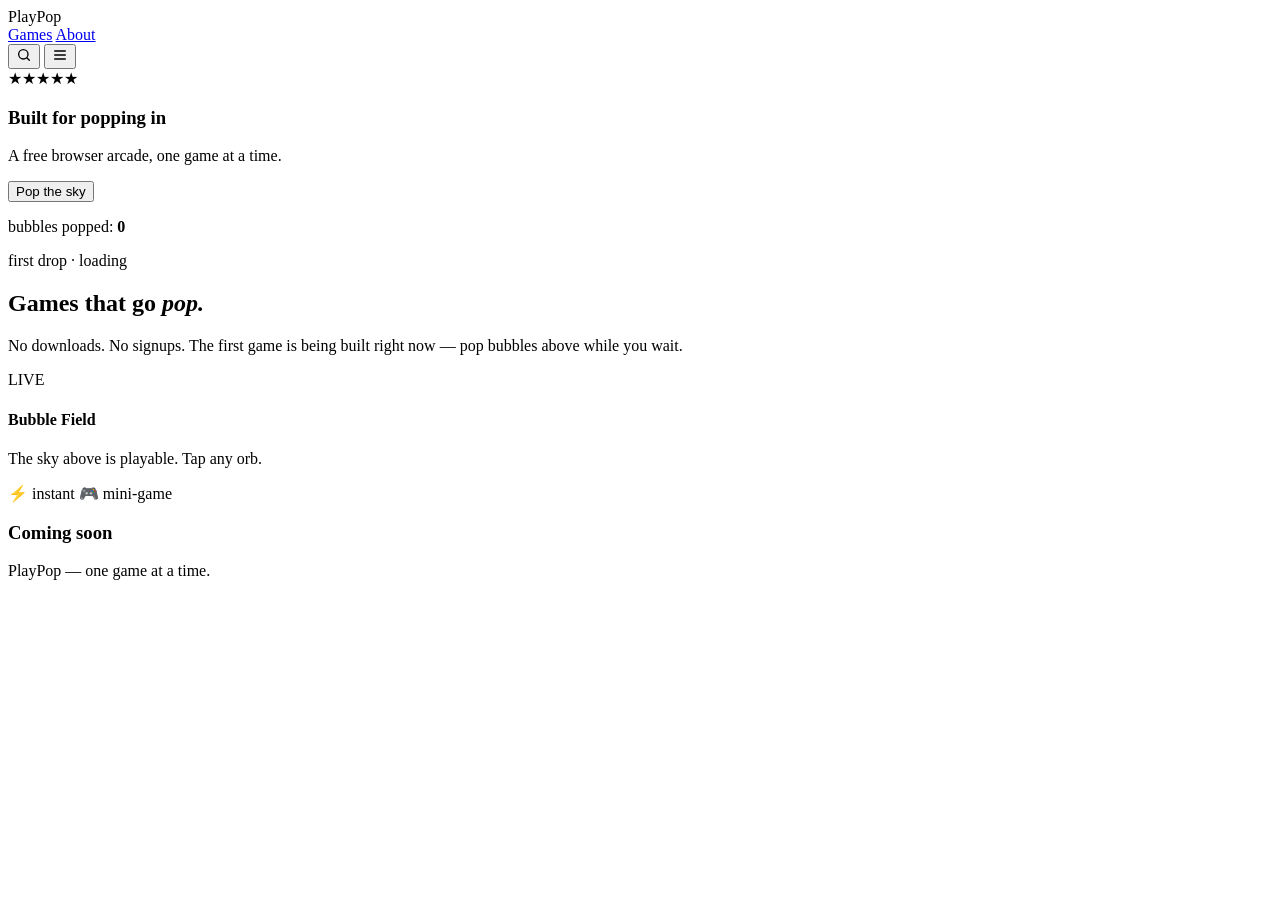
==== index.html @ 2dda3eb2 "Add files via upload" ====
<!DOCTYPE html>
<html lang="en">
<head>
<meta charset="UTF-8" />
<meta name="viewport" content="width=device-width, initial-scale=1.0" />
<title>PlayPop — Games that go pop</title>
<link rel="preconnect" href="https://fonts.googleapis.com">
<link href="https://fonts.googleapis.com/css2?family=Fredoka:wght@500;600&family=Nunito:wght@400;600;700;800&family=Space+Mono:wght@400;700&display=swap" rel="stylesheet">
<link rel="stylesheet" href="css/style.css" />
</head>
<body>

  <section class="sky">
    <div class="bubble-field" id="bubbleField"></div>

    <div class="panel">

      <nav class="panel-nav">
        <div class="panel-brand"><span class="brand-bubble"></span> Play<span class="pop">Pop</span></div>
        <div class="panel-links">
          <a href="#lineup">Games</a>
          <a href="#about">About</a>
        </div>
        <div class="panel-actions">
          <button class="icon-btn" aria-label="Search">
            <svg width="16" height="16" viewBox="0 0 24 24" fill="none"><circle cx="11" cy="11" r="7" stroke="currentColor" stroke-width="2"/><path d="M20 20L16.5 16.5" stroke="currentColor" stroke-width="2" stroke-linecap="round"/></svg>
          </button>
          <button class="icon-btn menu-btn" aria-label="Menu">
            <svg width="16" height="16" viewBox="0 0 24 24" fill="none"><path d="M4 6H20M4 12H20M4 18H20" stroke="currentColor" stroke-width="2" stroke-linecap="round"/></svg>
          </button>
        </div>
      </nav>

      <div class="panel-grid">

        <div class="stat-card">
          <div class="stat-stars">&#9733;&#9733;&#9733;&#9733;&#9733;</div>
          <h3>Built for popping in</h3>
          <p>A free browser arcade, one game at a time.</p>
          <button class="btn-panel btn-panel-primary" id="popAllBtn">Pop the sky</button>
          <p class="stat-count">bubbles popped: <b id="popCount">0</b></p>
        </div>

        <div class="showcase-tile">
          <div class="showcase-glow"></div>
          <span class="showcase-tag">first drop &middot; loading</span>
          <h2>Games that go <em>pop.</em></h2>
          <p>No downloads. No signups. The first game is being built right now &mdash; pop bubbles above while you wait.</p>
        </div>

        <div class="side-card">
          <span class="side-badge">LIVE</span>
          <h4>Bubble Field</h4>
          <p>The sky above is playable. Tap any orb.</p>
          <div class="side-meta">
            <span>&#9889; instant</span>
            <span>&#127918; mini-game</span>
          </div>
        </div>

      </div>

      <div class="lineup-row" id="lineup">
        <div class="lineup-head">
          <h3>Coming soon</h3>
          <span id="lineupCount"></span>
        </div>
        <div class="lineup-scroll" id="lineupScroll"></div>
      </div>

    </div>
  </section>

  <footer id="about">PlayPop &mdash; one game at a time.</footer>

  <script src="js/games-data.js"></script>
  <script>
    const scroll = document.getElementById('lineupScroll');
    document.getElementById('lineupCount').textContent = GAMES.length + ' queued';

    GAMES.forEach(game => {
      const meta = CATEGORY_META[game.category];
      const isLive = game.status === 'live';
      const card = document.createElement(isLive ? 'a' : 'div');
      card.className = 'lineup-card' + (isLive ? ' is-live' : '');
      card.style.setProperty('--tc', meta.color);
      if (isLive) card.href = `games/${game.slug}/index.html`;
      card.innerHTML = `
        <div class="lineup-thumb">
          <span class="lineup-glyph">${meta.glyph}</span>
          ${isLive ? '<span class="lineup-play">PLAY</span>' : ''}
        </div>
        <div class="lineup-info">
          <strong>${game.title}</strong>
          <span>${meta.label} &middot; ${isLive ? 'live' : 'soon'}</span>
        </div>
      `;
      scroll.appendChild(card);
    });
  </script>
  <script src="js/bubbles.js"></script>
  <script>
    document.getElementById('popAllBtn').addEventListener('click', () => {
      document.querySelectorAll('.bg-bubble').forEach(b => {
        const rect = b.getBoundingClientRect();
        b.dispatchEvent(new MouseEvent('click', {
          clientX: rect.left + rect.width / 2,
          clientY: rect.top + rect.height / 2
        }));
      });
    });
  </script>
</body>
</html>
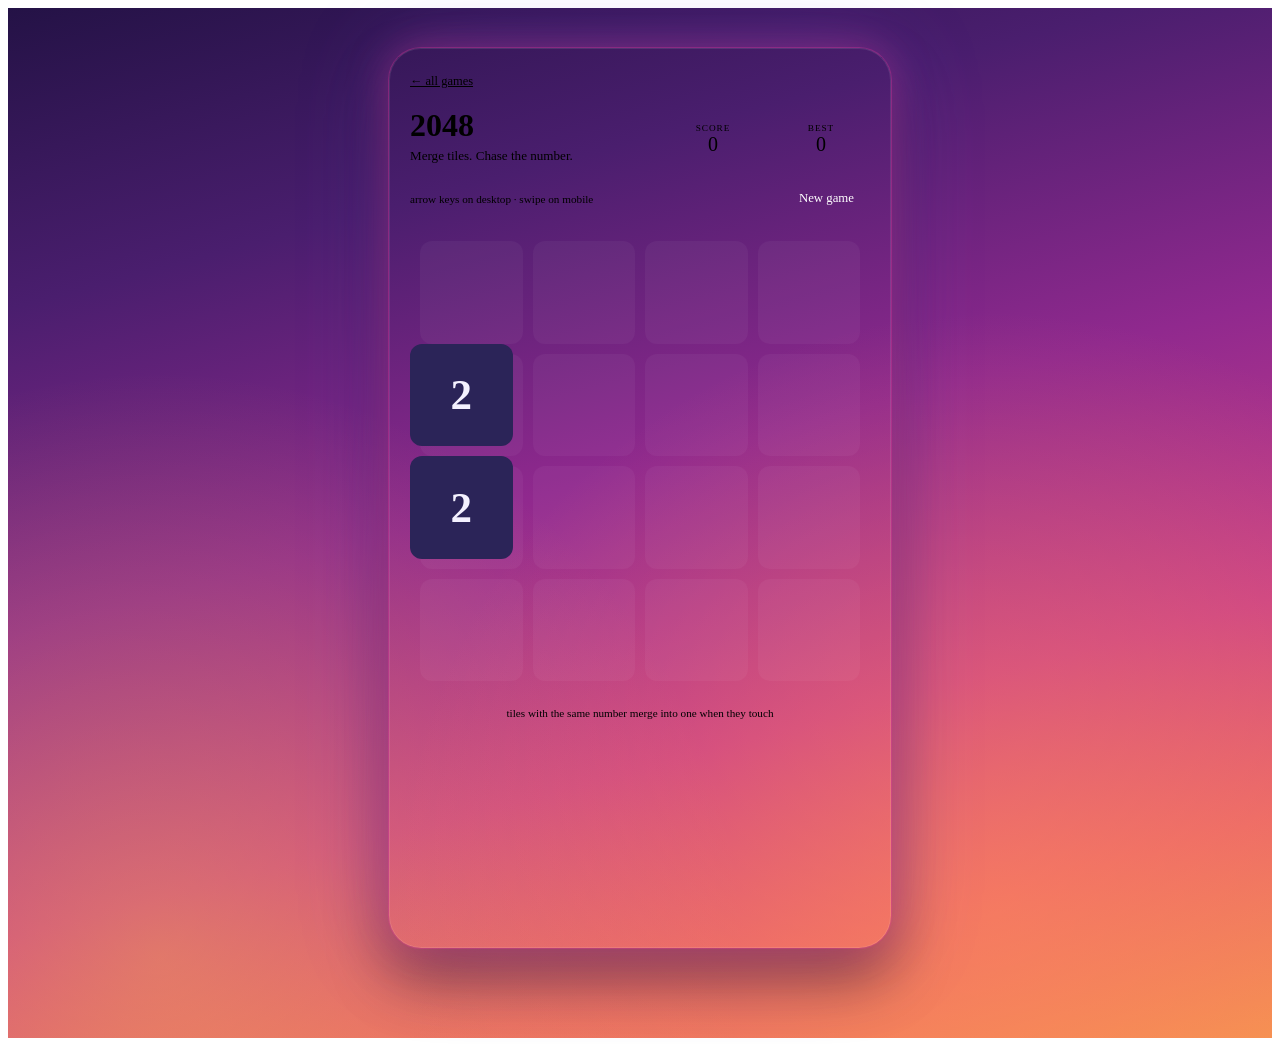
==== commit 6dd360b7: "Add files via upload" ====
--- a/index.html
+++ b/index.html
@@ -3,112 +3,242 @@
 <head>
 <meta charset="UTF-8" />
 <meta name="viewport" content="width=device-width, initial-scale=1.0" />
-<title>PlayPop — Games that go pop</title>
+<title>2048 — PlayPop</title>
 <link rel="preconnect" href="https://fonts.googleapis.com">
 <link href="https://fonts.googleapis.com/css2?family=Fredoka:wght@500;600&family=Nunito:wght@400;600;700;800&family=Space+Mono:wght@400;700&display=swap" rel="stylesheet">
-<link rel="stylesheet" href="css/style.css" />
+<link rel="stylesheet" href="../../css/style.css" />
+<style>
+  .game-sky{
+    min-height: 100vh;
+    padding: 40px 20px 90px;
+    display: flex;
+    justify-content: center;
+    background:
+      radial-gradient(circle at 78% 88%, rgba(255,138,91,0.55), transparent 45%),
+      radial-gradient(circle at 12% 92%, rgba(255,210,62,0.35), transparent 40%),
+      linear-gradient(165deg, #241246 0%, #4A1E6E 22%, #90298E 46%, #C93E8A 68%, #E8636B 84%, #F3934F 100%);
+  }
+
+  .game-panel{
+    width: 100%;
+    max-width: 460px;
+    background:
+      radial-gradient(circle at 15% 0%, rgba(123,94,255,0.20), transparent 55%),
+      radial-gradient(circle at 100% 100%, rgba(255,62,165,0.16), transparent 50%),
+      var(--panel-bg);
+    border-radius: 32px;
+    border: 1.5px solid rgba(255,255,255,0.10);
+    padding: 22px 20px 28px;
+    box-shadow:
+      0 0 0 1px rgba(255,62,165,0.25),
+      0 0 40px rgba(255,62,165,0.35),
+      0 0 90px rgba(123,94,255,0.25),
+      0 30px 60px rgba(0,0,0,0.45);
+  }
+
+  .back-link{
+    display: inline-flex;
+    align-items: center;
+    gap: 6px;
+    font-family: var(--font-mono);
+    font-size: 0.78rem;
+    color: var(--panel-text-soft);
+    margin-bottom: 18px;
+  }
+  .back-link:hover{ color: var(--pink); }
+
+  .game-head{
+    display: flex;
+    align-items: flex-end;
+    justify-content: space-between;
+    margin-bottom: 18px;
+  }
+  .game-head h1{
+    font-family: var(--font-display);
+    font-weight: 600;
+    font-size: 2rem;
+    margin: 0;
+    color: var(--panel-text);
+  }
+  .game-head p{
+    margin: 4px 0 0;
+    color: var(--panel-text-soft);
+    font-size: 0.82rem;
+  }
+
+  .score-panel{
+    display: flex;
+    gap: 10px;
+  }
+  .score-box{
+    background: var(--panel-bg-2);
+    border: 1px solid var(--panel-line);
+    border-radius: 12px;
+    padding: 8px 14px;
+    text-align: center;
+    min-width: 70px;
+  }
+  .score-box .label{
+    font-family: var(--font-mono);
+    font-size: 0.58rem;
+    letter-spacing: 0.1em;
+    text-transform: uppercase;
+    color: var(--panel-text-soft);
+  }
+  .score-box .value{
+    font-family: var(--font-display);
+    font-weight: 500;
+    font-size: 1.25rem;
+    color: var(--yellow);
+  }
+
+  .controls-row{
+    display: flex;
+    align-items: center;
+    justify-content: space-between;
+    margin-bottom: 16px;
+  }
+  .hint{
+    font-family: var(--font-mono);
+    font-size: 0.7rem;
+    color: var(--panel-text-soft);
+  }
+  .new-game-btn{
+    font-family: var(--font-display);
+    font-weight: 500;
+    font-size: 0.8rem;
+    background: linear-gradient(120deg, var(--pink), var(--purple));
+    color: white;
+    border: none;
+    border-radius: 999px;
+    padding: 9px 16px;
+    cursor: pointer;
+    transition: transform 0.15s ease;
+  }
+  .new-game-btn:hover{ transform: translateY(-2px); }
+  .new-game-btn:focus-visible{ outline: 2px solid var(--pink); outline-offset: 3px; }
+
+  .board-frame{
+    position: relative;
+    background: var(--panel-bg-2);
+    border: 1px solid var(--panel-line);
+    border-radius: 20px;
+    padding: 10px;
+    touch-action: none;
+    user-select: none;
+  }
+
+  .board{
+    display: grid;
+    grid-template-columns: repeat(4, 1fr);
+    grid-template-rows: repeat(4, 1fr);
+    gap: 10px;
+    aspect-ratio: 1 / 1;
+  }
+
+  .cell-bg{
+    background: rgba(255,255,255,0.04);
+    border-radius: 12px;
+  }
+
+  .tile{
+    position: absolute;
+    display: flex;
+    align-items: center;
+    justify-content: center;
+    border-radius: 12px;
+    font-family: var(--font-display);
+    font-weight: 600;
+    transition: top 0.12s ease, left 0.12s ease, transform 0.12s ease;
+  }
+
+  .tile[data-pop="1"]{ animation: pop 0.14s ease; }
+  @keyframes pop{
+    0%{ transform: scale(0.6); }
+    100%{ transform: scale(1); }
+  }
+
+  .overlay{
+    position: absolute;
+    inset: 10px;
+    border-radius: 16px;
+    background: rgba(16,12,30,0.9);
+    display: none;
+    flex-direction: column;
+    align-items: center;
+    justify-content: center;
+    gap: 14px;
+    text-align: center;
+    padding: 20px;
+  }
+  .overlay.show{ display: flex; }
+  .overlay h2{
+    font-family: var(--font-display);
+    font-weight: 600;
+    font-size: 1.5rem;
+    margin: 0;
+    background: linear-gradient(120deg, var(--pink), var(--yellow));
+    -webkit-background-clip: text;
+    background-clip: text;
+    color: transparent;
+  }
+  .overlay p{
+    color: var(--panel-text-soft);
+    font-size: 0.85rem;
+    margin: 0;
+  }
+
+  .swipe-hint{
+    margin-top: 16px;
+    text-align: center;
+    font-family: var(--font-mono);
+    font-size: 0.7rem;
+    color: var(--panel-text-soft);
+  }
+</style>
 </head>
 <body>
 
-  <section class="sky">
-    <div class="bubble-field" id="bubbleField"></div>
-
-    <div class="panel">
-
-      <nav class="panel-nav">
-        <div class="panel-brand"><span class="brand-bubble"></span> Play<span class="pop">Pop</span></div>
-        <div class="panel-links">
-          <a href="#lineup">Games</a>
-          <a href="#about">About</a>
+  <section class="game-sky">
+    <div class="game-panel">
+
+      <a class="back-link" href="../../index.html">&larr; all games</a>
+
+      <div class="game-head">
+        <div>
+          <h1>2048</h1>
+          <p>Merge tiles. Chase the number.</p>
         </div>
-        <div class="panel-actions">
-          <button class="icon-btn" aria-label="Search">
-            <svg width="16" height="16" viewBox="0 0 24 24" fill="none"><circle cx="11" cy="11" r="7" stroke="currentColor" stroke-width="2"/><path d="M20 20L16.5 16.5" stroke="currentColor" stroke-width="2" stroke-linecap="round"/></svg>
-          </button>
-          <button class="icon-btn menu-btn" aria-label="Menu">
-            <svg width="16" height="16" viewBox="0 0 24 24" fill="none"><path d="M4 6H20M4 12H20M4 18H20" stroke="currentColor" stroke-width="2" stroke-linecap="round"/></svg>
-          </button>
-        </div>
-      </nav>
-
-      <div class="panel-grid">
-
-        <div class="stat-card">
-          <div class="stat-stars">&#9733;&#9733;&#9733;&#9733;&#9733;</div>
-          <h3>Built for popping in</h3>
-          <p>A free browser arcade, one game at a time.</p>
-          <button class="btn-panel btn-panel-primary" id="popAllBtn">Pop the sky</button>
-          <p class="stat-count">bubbles popped: <b id="popCount">0</b></p>
-        </div>
-
-        <div class="showcase-tile">
-          <div class="showcase-glow"></div>
-          <span class="showcase-tag">first drop &middot; loading</span>
-          <h2>Games that go <em>pop.</em></h2>
-          <p>No downloads. No signups. The first game is being built right now &mdash; pop bubbles above while you wait.</p>
-        </div>
-
-        <div class="side-card">
-          <span class="side-badge">LIVE</span>
-          <h4>Bubble Field</h4>
-          <p>The sky above is playable. Tap any orb.</p>
-          <div class="side-meta">
-            <span>&#9889; instant</span>
-            <span>&#127918; mini-game</span>
+        <div class="score-panel">
+          <div class="score-box">
+            <div class="label">Score</div>
+            <div class="value" id="score">0</div>
+          </div>
+          <div class="score-box">
+            <div class="label">Best</div>
+            <div class="value" id="best">0</div>
           </div>
         </div>
-
       </div>
 
-      <div class="lineup-row" id="lineup">
-        <div class="lineup-head">
-          <h3>Coming soon</h3>
-          <span id="lineupCount"></span>
+      <div class="controls-row">
+        <span class="hint">arrow keys on desktop &middot; swipe on mobile</span>
+        <button class="new-game-btn" id="newGame">New game</button>
+      </div>
+
+      <div class="board-frame">
+        <div class="board" id="board"></div>
+        <div class="overlay" id="overlay">
+          <h2 id="overlayTitle">Game over</h2>
+          <p id="overlaySub">No more moves left.</p>
+          <button class="new-game-btn" id="overlayRestart">Try again</button>
         </div>
-        <div class="lineup-scroll" id="lineupScroll"></div>
       </div>
 
+      <p class="swipe-hint">tiles with the same number merge into one when they touch</p>
     </div>
   </section>
 
-  <footer id="about">PlayPop &mdash; one game at a time.</footer>
-
-  <script src="js/games-data.js"></script>
-  <script>
-    const scroll = document.getElementById('lineupScroll');
-    document.getElementById('lineupCount').textContent = GAMES.length + ' queued';
-
-    GAMES.forEach(game => {
-      const meta = CATEGORY_META[game.category];
-      const isLive = game.status === 'live';
-      const card = document.createElement(isLive ? 'a' : 'div');
-      card.className = 'lineup-card' + (isLive ? ' is-live' : '');
-      card.style.setProperty('--tc', meta.color);
-      if (isLive) card.href = `games/${game.slug}/index.html`;
-      card.innerHTML = `
-        <div class="lineup-thumb">
-          <span class="lineup-glyph">${meta.glyph}</span>
-          ${isLive ? '<span class="lineup-play">PLAY</span>' : ''}
-        </div>
-        <div class="lineup-info">
-          <strong>${game.title}</strong>
-          <span>${meta.label} &middot; ${isLive ? 'live' : 'soon'}</span>
-        </div>
-      `;
-      scroll.appendChild(card);
-    });
-  </script>
-  <script src="js/bubbles.js"></script>
-  <script>
-    document.getElementById('popAllBtn').addEventListener('click', () => {
-      document.querySelectorAll('.bg-bubble').forEach(b => {
-        const rect = b.getBoundingClientRect();
-        b.dispatchEvent(new MouseEvent('click', {
-          clientX: rect.left + rect.width / 2,
-          clientY: rect.top + rect.height / 2
-        }));
-      });
-    });
-  </script>
+  <script src="game.js"></script>
 </body>
 </html>
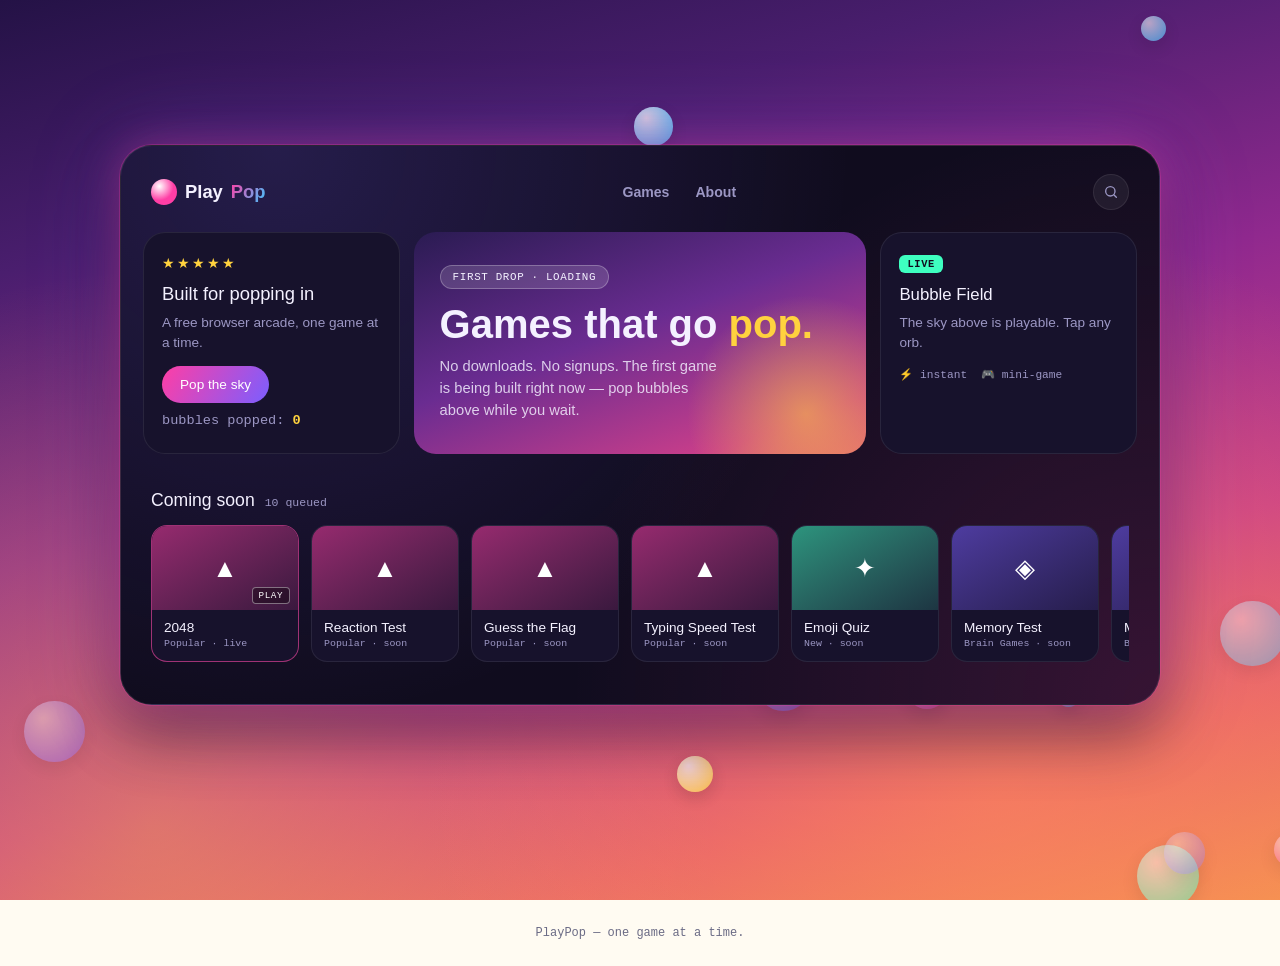
==== commit 4c483988: "Update index.html" ====
--- a/index.html
+++ b/index.html
@@ -3,242 +3,113 @@
 <head>
 <meta charset="UTF-8" />
 <meta name="viewport" content="width=device-width, initial-scale=1.0" />
-<title>2048 — PlayPop</title>
+<title>PlayPop — Games that go pop</title>
 <link rel="preconnect" href="https://fonts.googleapis.com">
 <link href="https://fonts.googleapis.com/css2?family=Fredoka:wght@500;600&family=Nunito:wght@400;600;700;800&family=Space+Mono:wght@400;700&display=swap" rel="stylesheet">
-<link rel="stylesheet" href="../../css/style.css" />
-<style>
-  .game-sky{
-    min-height: 100vh;
-    padding: 40px 20px 90px;
-    display: flex;
-    justify-content: center;
-    background:
-      radial-gradient(circle at 78% 88%, rgba(255,138,91,0.55), transparent 45%),
-      radial-gradient(circle at 12% 92%, rgba(255,210,62,0.35), transparent 40%),
-      linear-gradient(165deg, #241246 0%, #4A1E6E 22%, #90298E 46%, #C93E8A 68%, #E8636B 84%, #F3934F 100%);
-  }
-
-  .game-panel{
-    width: 100%;
-    max-width: 460px;
-    background:
-      radial-gradient(circle at 15% 0%, rgba(123,94,255,0.20), transparent 55%),
-      radial-gradient(circle at 100% 100%, rgba(255,62,165,0.16), transparent 50%),
-      var(--panel-bg);
-    border-radius: 32px;
-    border: 1.5px solid rgba(255,255,255,0.10);
-    padding: 22px 20px 28px;
-    box-shadow:
-      0 0 0 1px rgba(255,62,165,0.25),
-      0 0 40px rgba(255,62,165,0.35),
-      0 0 90px rgba(123,94,255,0.25),
-      0 30px 60px rgba(0,0,0,0.45);
-  }
-
-  .back-link{
-    display: inline-flex;
-    align-items: center;
-    gap: 6px;
-    font-family: var(--font-mono);
-    font-size: 0.78rem;
-    color: var(--panel-text-soft);
-    margin-bottom: 18px;
-  }
-  .back-link:hover{ color: var(--pink); }
-
-  .game-head{
-    display: flex;
-    align-items: flex-end;
-    justify-content: space-between;
-    margin-bottom: 18px;
-  }
-  .game-head h1{
-    font-family: var(--font-display);
-    font-weight: 600;
-    font-size: 2rem;
-    margin: 0;
-    color: var(--panel-text);
-  }
-  .game-head p{
-    margin: 4px 0 0;
-    color: var(--panel-text-soft);
-    font-size: 0.82rem;
-  }
-
-  .score-panel{
-    display: flex;
-    gap: 10px;
-  }
-  .score-box{
-    background: var(--panel-bg-2);
-    border: 1px solid var(--panel-line);
-    border-radius: 12px;
-    padding: 8px 14px;
-    text-align: center;
-    min-width: 70px;
-  }
-  .score-box .label{
-    font-family: var(--font-mono);
-    font-size: 0.58rem;
-    letter-spacing: 0.1em;
-    text-transform: uppercase;
-    color: var(--panel-text-soft);
-  }
-  .score-box .value{
-    font-family: var(--font-display);
-    font-weight: 500;
-    font-size: 1.25rem;
-    color: var(--yellow);
-  }
-
-  .controls-row{
-    display: flex;
-    align-items: center;
-    justify-content: space-between;
-    margin-bottom: 16px;
-  }
-  .hint{
-    font-family: var(--font-mono);
-    font-size: 0.7rem;
-    color: var(--panel-text-soft);
-  }
-  .new-game-btn{
-    font-family: var(--font-display);
-    font-weight: 500;
-    font-size: 0.8rem;
-    background: linear-gradient(120deg, var(--pink), var(--purple));
-    color: white;
-    border: none;
-    border-radius: 999px;
-    padding: 9px 16px;
-    cursor: pointer;
-    transition: transform 0.15s ease;
-  }
-  .new-game-btn:hover{ transform: translateY(-2px); }
-  .new-game-btn:focus-visible{ outline: 2px solid var(--pink); outline-offset: 3px; }
-
-  .board-frame{
-    position: relative;
-    background: var(--panel-bg-2);
-    border: 1px solid var(--panel-line);
-    border-radius: 20px;
-    padding: 10px;
-    touch-action: none;
-    user-select: none;
-  }
-
-  .board{
-    display: grid;
-    grid-template-columns: repeat(4, 1fr);
-    grid-template-rows: repeat(4, 1fr);
-    gap: 10px;
-    aspect-ratio: 1 / 1;
-  }
-
-  .cell-bg{
-    background: rgba(255,255,255,0.04);
-    border-radius: 12px;
-  }
-
-  .tile{
-    position: absolute;
-    display: flex;
-    align-items: center;
-    justify-content: center;
-    border-radius: 12px;
-    font-family: var(--font-display);
-    font-weight: 600;
-    transition: top 0.12s ease, left 0.12s ease, transform 0.12s ease;
-  }
-
-  .tile[data-pop="1"]{ animation: pop 0.14s ease; }
-  @keyframes pop{
-    0%{ transform: scale(0.6); }
-    100%{ transform: scale(1); }
-  }
-
-  .overlay{
-    position: absolute;
-    inset: 10px;
-    border-radius: 16px;
-    background: rgba(16,12,30,0.9);
-    display: none;
-    flex-direction: column;
-    align-items: center;
-    justify-content: center;
-    gap: 14px;
-    text-align: center;
-    padding: 20px;
-  }
-  .overlay.show{ display: flex; }
-  .overlay h2{
-    font-family: var(--font-display);
-    font-weight: 600;
-    font-size: 1.5rem;
-    margin: 0;
-    background: linear-gradient(120deg, var(--pink), var(--yellow));
-    -webkit-background-clip: text;
-    background-clip: text;
-    color: transparent;
-  }
-  .overlay p{
-    color: var(--panel-text-soft);
-    font-size: 0.85rem;
-    margin: 0;
-  }
-
-  .swipe-hint{
-    margin-top: 16px;
-    text-align: center;
-    font-family: var(--font-mono);
-    font-size: 0.7rem;
-    color: var(--panel-text-soft);
-  }
-</style>
+<link rel="stylesheet" href="css/style.css" />
 </head>
 <body>
 
-  <section class="game-sky">
-    <div class="game-panel">
+  <section class="sky">
+    <div class="bubble-field" id="bubbleField"></div>
 
-      <a class="back-link" href="../../index.html">&larr; all games</a>
+    <div class="panel">
 
-      <div class="game-head">
-        <div>
-          <h1>2048</h1>
-          <p>Merge tiles. Chase the number.</p>
+      <nav class="panel-nav">
+        <div class="panel-brand"><span class="brand-bubble"></span> Play<span class="pop">Pop</span></div>
+        <div class="panel-links">
+          <a href="#lineup">Games</a>
+          <a href="#about">About</a>
         </div>
-        <div class="score-panel">
-          <div class="score-box">
-            <div class="label">Score</div>
-            <div class="value" id="score">0</div>
-          </div>
-          <div class="score-box">
-            <div class="label">Best</div>
-            <div class="value" id="best">0</div>
+        <div class="panel-actions">
+          <button class="icon-btn" aria-label="Search">
+            <svg width="16" height="16" viewBox="0 0 24 24" fill="none"><circle cx="11" cy="11" r="7" stroke="currentColor" stroke-width="2"/><path d="M20 20L16.5 16.5" stroke="currentColor" stroke-width="2" stroke-linecap="round"/></svg>
+          </button>
+          <button class="icon-btn menu-btn" aria-label="Menu">
+            <svg width="16" height="16" viewBox="0 0 24 24" fill="none"><path d="M4 6H20M4 12H20M4 18H20" stroke="currentColor" stroke-width="2" stroke-linecap="round"/></svg>
+          </button>
+        </div>
+      </nav>
+
+      <div class="panel-grid">
+
+        <div class="stat-card">
+          <div class="stat-stars">&#9733;&#9733;&#9733;&#9733;&#9733;</div>
+          <h3>Built for popping in</h3>
+          <p>A free browser arcade, one game at a time.</p>
+          <button class="btn-panel btn-panel-primary" id="popAllBtn">Pop the sky</button>
+          <p class="stat-count">bubbles popped: <b id="popCount">0</b></p>
+        </div>
+
+        <div class="showcase-tile">
+          <div class="showcase-glow"></div>
+          <span class="showcase-tag">first drop &middot; loading</span>
+          <h2>Games that go <em>pop.</em></h2>
+          <p>No downloads. No signups. The first game is being built right now &mdash; pop bubbles above while you wait.</p>
+        </div>
+
+        <div class="side-card">
+          <span class="side-badge">LIVE</span>
+          <h4>Bubble Field</h4>
+          <p>The sky above is playable. Tap any orb.</p>
+          <div class="side-meta">
+            <span>&#9889; instant</span>
+            <span>&#127918; mini-game</span>
           </div>
         </div>
+
       </div>
 
-      <div class="controls-row">
-        <span class="hint">arrow keys on desktop &middot; swipe on mobile</span>
-        <button class="new-game-btn" id="newGame">New game</button>
+      <div class="lineup-row" id="lineup">
+        <div class="lineup-head">
+          <h3>Coming soon</h3>
+          <span id="lineupCount"></span>
+        </div>
+        <div class="lineup-scroll" id="lineupScroll"></div>
       </div>
 
-      <div class="board-frame">
-        <div class="board" id="board"></div>
-        <div class="overlay" id="overlay">
-          <h2 id="overlayTitle">Game over</h2>
-          <p id="overlaySub">No more moves left.</p>
-          <button class="new-game-btn" id="overlayRestart">Try again</button>
-        </div>
-      </div>
-
-      <p class="swipe-hint">tiles with the same number merge into one when they touch</p>
     </div>
   </section>
 
-  <script src="game.js"></script>
+  <footer id="about">PlayPop &mdash; one game at a time.</footer>
+
+  <script src="js/games-data.js"></script>
+  <script>
+    const scroll = document.getElementById('lineupScroll');
+    document.getElementById('lineupCount').textContent = GAMES.length + ' queued';
+
+    GAMES.forEach(game => {
+      const meta = CATEGORY_META[game.category];
+      const isLive = game.status === 'live';
+      const card = document.createElement(isLive ? 'a' : 'div');
+      card.className = 'lineup-card' + (isLive ? ' is-live' : '');
+      card.style.setProperty('--tc', meta.color);
+      if (isLive) card.href = `games/${game.slug}/index.html`;
+      card.innerHTML = `
+        <div class="lineup-thumb">
+          <span class="lineup-glyph">${meta.glyph}</span>
+          ${isLive ? '<span class="lineup-play">PLAY</span>' : ''}
+        </div>
+        <div class="lineup-info">
+          <strong>${game.title}</strong>
+          <span>${meta.label} &middot; ${isLive ? 'live' : 'soon'}</span>
+        </div>
+      `;
+      scroll.appendChild(card);
+    });
+  </script>
+  <script src="js/bubbles.js"></script>
+  <script>
+    document.getElementById('popAllBtn').addEventListener('click', () => {
+      document.querySelectorAll('.bg-bubble').forEach(b => {
+        const rect = b.getBoundingClientRect();
+        b.dispatchEvent(new MouseEvent('click', {
+          clientX: rect.left + rect.width / 2,
+          clientY: rect.top + rect.height / 2
+        }));
+      });
+    });
+  </script>
 </body>
 </html>
+
--- a/css/style.css
+++ b/css/style.css
@@ -0,0 +1,471 @@
+/* ================================
+   TOKENS — PlayPop
+   ================================ */
+:root{
+  --pink: #FF3EA5;
+  --blue: #3EC6FF;
+  --yellow: #FFD23E;
+  --purple: #7B5EFF;
+  --mint: #3EFFC0;
+  --orange: #FF8A5B;
+
+  --ink: #1A1A2E;
+  --ink-soft: #6B6B85;
+
+  --panel-bg: #100C1E;
+  --panel-bg-2: #17122C;
+  --panel-line: rgba(255,255,255,0.08);
+  --panel-text: #F4F1FF;
+  --panel-text-soft: #9C97C4;
+
+  --font-display: "Fredoka", sans-serif;
+  --font-body: "Nunito", sans-serif;
+  --font-mono: "Space Mono", monospace;
+}
+
+*{ box-sizing: border-box; }
+html{ scroll-behavior: smooth; }
+
+body{
+  margin: 0;
+  background: var(--panel-bg);
+  color: var(--panel-text);
+  font-family: var(--font-body);
+  overflow-x: hidden;
+  -webkit-font-smoothing: antialiased;
+}
+
+a{ color: inherit; text-decoration: none; }
+::selection{ background: var(--pink); color: white; }
+
+@media (prefers-reduced-motion: reduce){
+  *{ animation: none !important; transition-duration: 0.001ms !important; }
+}
+
+/* ================================
+   SKY — the vivid backdrop
+   ================================ */
+.sky{
+  position: relative;
+  min-height: 100vh;
+  padding: 40px 20px 90px;
+  display: flex;
+  align-items: center;
+  justify-content: center;
+  overflow: hidden;
+  background:
+    radial-gradient(circle at 78% 88%, rgba(255,138,91,0.55), transparent 45%),
+    radial-gradient(circle at 12% 92%, rgba(255,210,62,0.35), transparent 40%),
+    linear-gradient(165deg, #241246 0%, #4A1E6E 22%, #90298E 46%, #C93E8A 68%, #E8636B 84%, #F3934F 100%);
+}
+
+.bubble-field{
+  position: absolute;
+  inset: 0;
+  z-index: 0;
+  pointer-events: none;
+}
+
+.bg-bubble{
+  position: absolute;
+  border-radius: 50%;
+  pointer-events: auto;
+  cursor: pointer;
+  animation: float linear infinite;
+  transition: transform 0.12s ease;
+  box-shadow: 0 6px 18px rgba(0,0,0,0.18);
+}
+
+.bg-bubble:hover{ transform: scale(1.08); }
+
+@keyframes float{
+  0%{ transform: translateY(0) translateX(0); }
+  50%{ transform: translateY(-22px) translateX(10px); }
+  100%{ transform: translateY(0) translateX(0); }
+}
+
+/* ================================
+   PANEL — the floating dashboard
+   ================================ */
+.panel{
+  position: relative;
+  z-index: 2;
+  width: 100%;
+  max-width: 1040px;
+  background:
+    radial-gradient(circle at 15% 0%, rgba(123,94,255,0.20), transparent 55%),
+    radial-gradient(circle at 100% 100%, rgba(255,62,165,0.16), transparent 50%),
+    var(--panel-bg);
+  border-radius: 32px;
+  border: 1.5px solid rgba(255,255,255,0.10);
+  padding: 22px 22px 28px;
+  box-shadow:
+    0 0 0 1px rgba(255,62,165,0.25),
+    0 0 40px rgba(255,62,165,0.35),
+    0 0 90px rgba(123,94,255,0.25),
+    0 30px 60px rgba(0,0,0,0.45);
+}
+
+/* ---- nav ---- */
+.panel-nav{
+  display: flex;
+  align-items: center;
+  justify-content: space-between;
+  padding: 6px 8px 22px;
+}
+
+.panel-brand{
+  display: flex;
+  align-items: center;
+  gap: 8px;
+  font-family: var(--font-display);
+  font-weight: 600;
+  font-size: 1.15rem;
+  color: var(--panel-text);
+}
+
+.brand-bubble{
+  width: 26px; height: 26px;
+  border-radius: 50%;
+  background: radial-gradient(circle at 32% 28%, #fff, var(--pink) 55%);
+  display: inline-block;
+  animation: bob 2.6s ease-in-out infinite;
+}
+
+@keyframes bob{
+  0%, 100%{ transform: translateY(0); }
+  50%{ transform: translateY(-4px); }
+}
+
+.panel-brand span.pop{
+  background: linear-gradient(120deg, var(--pink), var(--blue));
+  -webkit-background-clip: text;
+  background-clip: text;
+  color: transparent;
+}
+
+.panel-links{
+  display: flex;
+  gap: 26px;
+  font-size: 0.88rem;
+  font-weight: 700;
+  color: var(--panel-text-soft);
+}
+
+.panel-links a:hover{ color: var(--panel-text); }
+
+.panel-actions{
+  display: flex;
+  gap: 10px;
+}
+
+.icon-btn{
+  width: 36px; height: 36px;
+  border-radius: 50%;
+  background: rgba(255,255,255,0.06);
+  border: 1px solid var(--panel-line);
+  color: var(--panel-text-soft);
+  display: flex;
+  align-items: center;
+  justify-content: center;
+  cursor: pointer;
+  transition: background 0.15s ease, color 0.15s ease;
+}
+.icon-btn:hover{ background: rgba(255,255,255,0.12); color: var(--panel-text); }
+.icon-btn:focus-visible{ outline: 2px solid var(--pink); outline-offset: 2px; }
+
+.menu-btn{ display: none; }
+@media (max-width: 640px){
+  .panel-links{ display: none; }
+  .menu-btn{ display: flex; }
+}
+
+/* ---- content grid ---- */
+.panel-grid{
+  display: grid;
+  grid-template-columns: 0.85fr 1.5fr 0.85fr;
+  gap: 14px;
+}
+
+@media (max-width: 820px){
+  .panel-grid{ grid-template-columns: 1fr; }
+}
+
+.stat-card, .side-card{
+  background: var(--panel-bg-2);
+  border: 1px solid var(--panel-line);
+  border-radius: 22px;
+  padding: 22px 18px;
+  display: flex;
+  flex-direction: column;
+  gap: 8px;
+}
+
+.stat-stars{
+  color: var(--yellow);
+  letter-spacing: 2px;
+  font-size: 0.85rem;
+}
+
+.stat-card h3{
+  font-family: var(--font-display);
+  font-weight: 500;
+  font-size: 1.15rem;
+  margin: 4px 0 0;
+}
+
+.stat-card p, .side-card p{
+  color: var(--panel-text-soft);
+  font-size: 0.85rem;
+  line-height: 1.45;
+  margin: 0;
+}
+
+.btn-panel{
+  font-family: var(--font-display);
+  font-weight: 500;
+  font-size: 0.85rem;
+  border: none;
+  border-radius: 999px;
+  padding: 11px 18px;
+  cursor: pointer;
+  margin-top: 6px;
+  align-self: flex-start;
+  transition: transform 0.15s ease;
+}
+.btn-panel:hover{ transform: translateY(-2px); }
+.btn-panel:focus-visible{ outline: 2px solid var(--pink); outline-offset: 3px; }
+
+.btn-panel-primary{
+  background: linear-gradient(120deg, var(--pink), var(--purple));
+  color: white;
+}
+
+.stat-count{
+  font-family: var(--font-mono);
+  font-size: 0.7rem;
+  color: var(--panel-text-soft);
+  margin-top: 4px;
+}
+.stat-count b{ color: var(--yellow); }
+
+.showcase-tile{
+  position: relative;
+  border-radius: 22px;
+  padding: 30px 26px;
+  overflow: hidden;
+  background:
+    linear-gradient(160deg, #2A1B52 0%, #6A2C91 45%, #C93E8A 85%, #FF8A5B 120%);
+  display: flex;
+  flex-direction: column;
+  justify-content: center;
+  min-height: 220px;
+}
+
+.showcase-glow{
+  position: absolute;
+  width: 240px; height: 240px;
+  right: -60px; bottom: -80px;
+  border-radius: 50%;
+  background: radial-gradient(circle, rgba(255,210,62,0.55), transparent 70%);
+  pointer-events: none;
+}
+
+.showcase-tag{
+  align-self: flex-start;
+  font-family: var(--font-mono);
+  font-size: 0.68rem;
+  letter-spacing: 0.06em;
+  text-transform: uppercase;
+  background: rgba(255,255,255,0.14);
+  border: 1px solid rgba(255,255,255,0.25);
+  border-radius: 999px;
+  padding: 5px 12px;
+  margin-bottom: 14px;
+}
+
+.showcase-tile h2{
+  font-family: var(--font-display);
+  font-weight: 600;
+  font-size: clamp(1.7rem, 4vw, 2.5rem);
+  line-height: 1.05;
+  margin: 0 0 10px;
+  position: relative;
+  z-index: 1;
+}
+
+.showcase-tile h2 em{
+  font-style: normal;
+  color: var(--yellow);
+}
+
+.showcase-tile p{
+  max-width: 34ch;
+  color: rgba(244,241,255,0.82);
+  font-size: 0.92rem;
+  line-height: 1.5;
+  margin: 0;
+  position: relative;
+  z-index: 1;
+}
+
+.side-badge{
+  align-self: flex-start;
+  font-family: var(--font-mono);
+  font-size: 0.65rem;
+  letter-spacing: 0.06em;
+  color: var(--panel-bg);
+  background: var(--mint);
+  border-radius: 6px;
+  padding: 3px 8px;
+  font-weight: 700;
+}
+
+.side-card h4{
+  font-family: var(--font-display);
+  font-weight: 500;
+  font-size: 1.05rem;
+  margin: 4px 0 0;
+}
+
+.side-meta{
+  display: flex;
+  gap: 14px;
+  margin-top: 8px;
+  font-family: var(--font-mono);
+  font-size: 0.7rem;
+  color: var(--panel-text-soft);
+}
+
+/* ---- lineup row ---- */
+.lineup-row{
+  margin-top: 16px;
+  padding: 20px 8px 6px;
+}
+
+.lineup-head{
+  display: flex;
+  align-items: baseline;
+  gap: 10px;
+  margin-bottom: 14px;
+}
+
+.lineup-head h3{
+  font-family: var(--font-display);
+  font-weight: 500;
+  font-size: 1.1rem;
+  margin: 0;
+}
+
+.lineup-head span{
+  font-family: var(--font-mono);
+  font-size: 0.72rem;
+  color: var(--panel-text-soft);
+}
+
+.lineup-scroll{
+  display: flex;
+  gap: 12px;
+  overflow-x: auto;
+  padding-bottom: 8px;
+  scrollbar-width: thin;
+}
+
+.lineup-scroll::-webkit-scrollbar{ height: 6px; }
+.lineup-scroll::-webkit-scrollbar-thumb{ background: var(--panel-line); border-radius: 10px; }
+
+.lineup-card{
+  flex: 0 0 auto;
+  width: 148px;
+  background: var(--panel-bg-2);
+  border: 1px solid var(--panel-line);
+  border-radius: 16px;
+  overflow: hidden;
+  display: block;
+  transition: transform 0.15s ease, border-color 0.15s ease;
+}
+
+.lineup-card:hover{
+  transform: translateY(-3px);
+  border-color: var(--tc, var(--pink));
+}
+
+.lineup-card.is-live{
+  border-color: color-mix(in srgb, var(--tc, var(--pink)) 55%, var(--panel-line));
+}
+
+.lineup-card.is-live:hover{
+  box-shadow: 0 8px 22px color-mix(in srgb, var(--tc, var(--pink)) 30%, transparent);
+}
+
+.lineup-thumb{
+  position: relative;
+  height: 84px;
+  display: flex;
+  align-items: center;
+  justify-content: center;
+  font-size: 1.6rem;
+  background:
+    linear-gradient(150deg, color-mix(in srgb, var(--tc, var(--pink)) 55%, #17122C), color-mix(in srgb, var(--tc, var(--pink)) 15%, #17122C));
+  color: white;
+}
+
+.lineup-play{
+  position: absolute;
+  bottom: 6px;
+  right: 8px;
+  font-family: var(--font-mono);
+  font-size: 0.58rem;
+  letter-spacing: 0.06em;
+  background: rgba(0,0,0,0.35);
+  border: 1px solid rgba(255,255,255,0.4);
+  border-radius: 4px;
+  padding: 2px 6px;
+}
+
+.lineup-info{
+  padding: 10px 12px 12px;
+  display: flex;
+  flex-direction: column;
+  gap: 3px;
+}
+
+.lineup-info strong{
+  font-family: var(--font-display);
+  font-weight: 500;
+  font-size: 0.85rem;
+}
+
+.lineup-info span{
+  font-family: var(--font-mono);
+  font-size: 0.62rem;
+  color: var(--panel-text-soft);
+}
+
+/* ================================
+   FOOTER
+   ================================ */
+footer{
+  padding: 26px 24px;
+  text-align: center;
+  color: var(--ink-soft);
+  font-family: var(--font-mono);
+  font-size: 0.75rem;
+  background: #FFFBF2;
+}
+
+/* ================================
+   POP PARTICLES
+   ================================ */
+.particle{
+  position: fixed;
+  z-index: 50;
+  border-radius: 50%;
+  pointer-events: none;
+  animation: burst 0.5s ease-out forwards;
+}
+
+@keyframes burst{
+  0%{ transform: translate(0,0) scale(1); opacity: 1; }
+  100%{ transform: translate(var(--dx), var(--dy)) scale(0); opacity: 0; }
+}
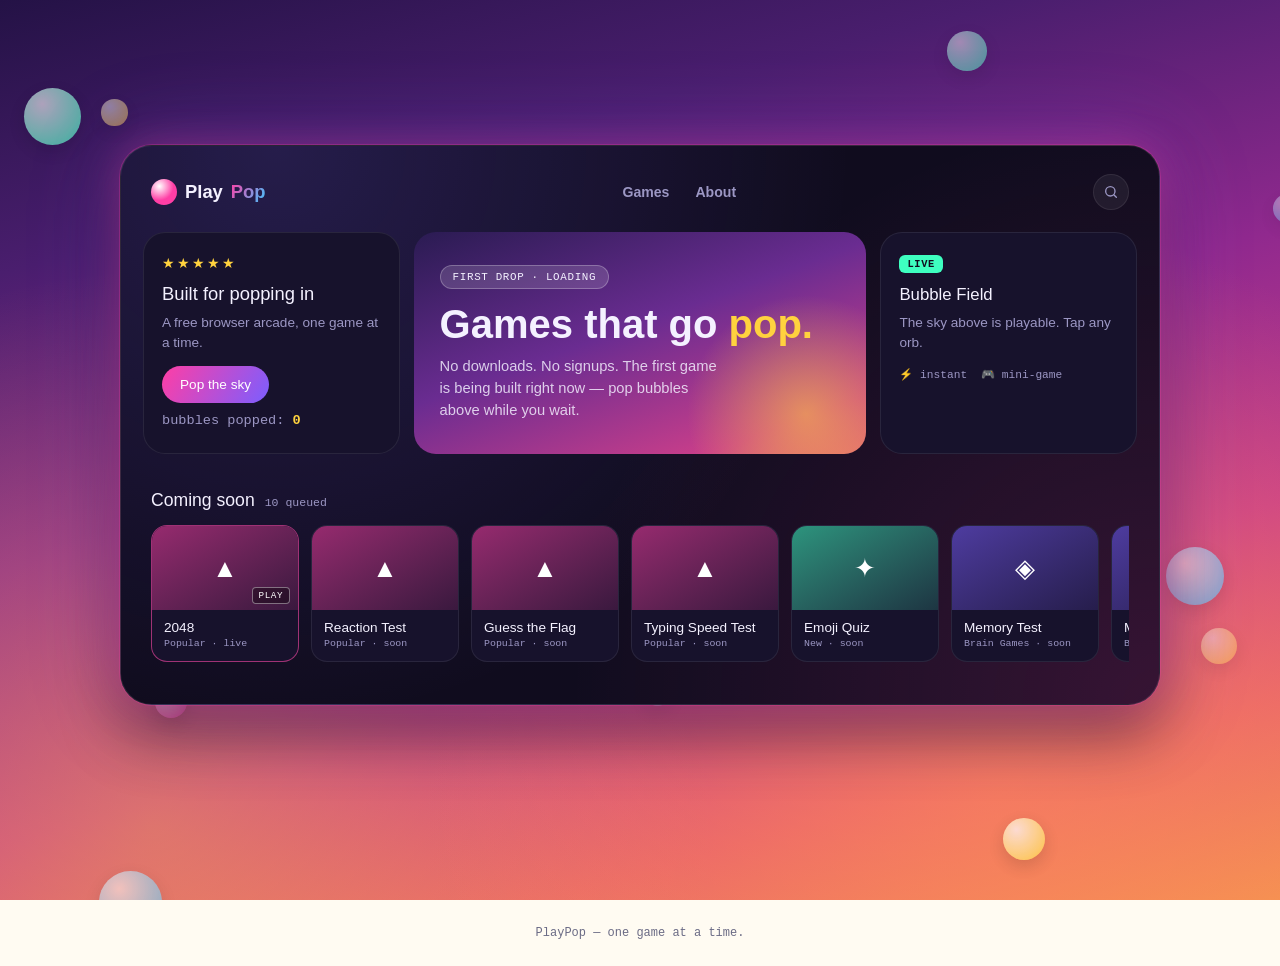
==== commit 7a3f33cb: "Add files via upload" ====
--- a/index.html
+++ b/index.html
@@ -84,7 +84,7 @@
       const card = document.createElement(isLive ? 'a' : 'div');
       card.className = 'lineup-card' + (isLive ? ' is-live' : '');
       card.style.setProperty('--tc', meta.color);
-      if (isLive) card.href = `games/${game.slug}/index.html`;
+      if (isLive) card.href = `games/${game.slug}/`;
       card.innerHTML = `
         <div class="lineup-thumb">
           <span class="lineup-glyph">${meta.glyph}</span>
@@ -112,4 +112,3 @@
   </script>
 </body>
 </html>
-
